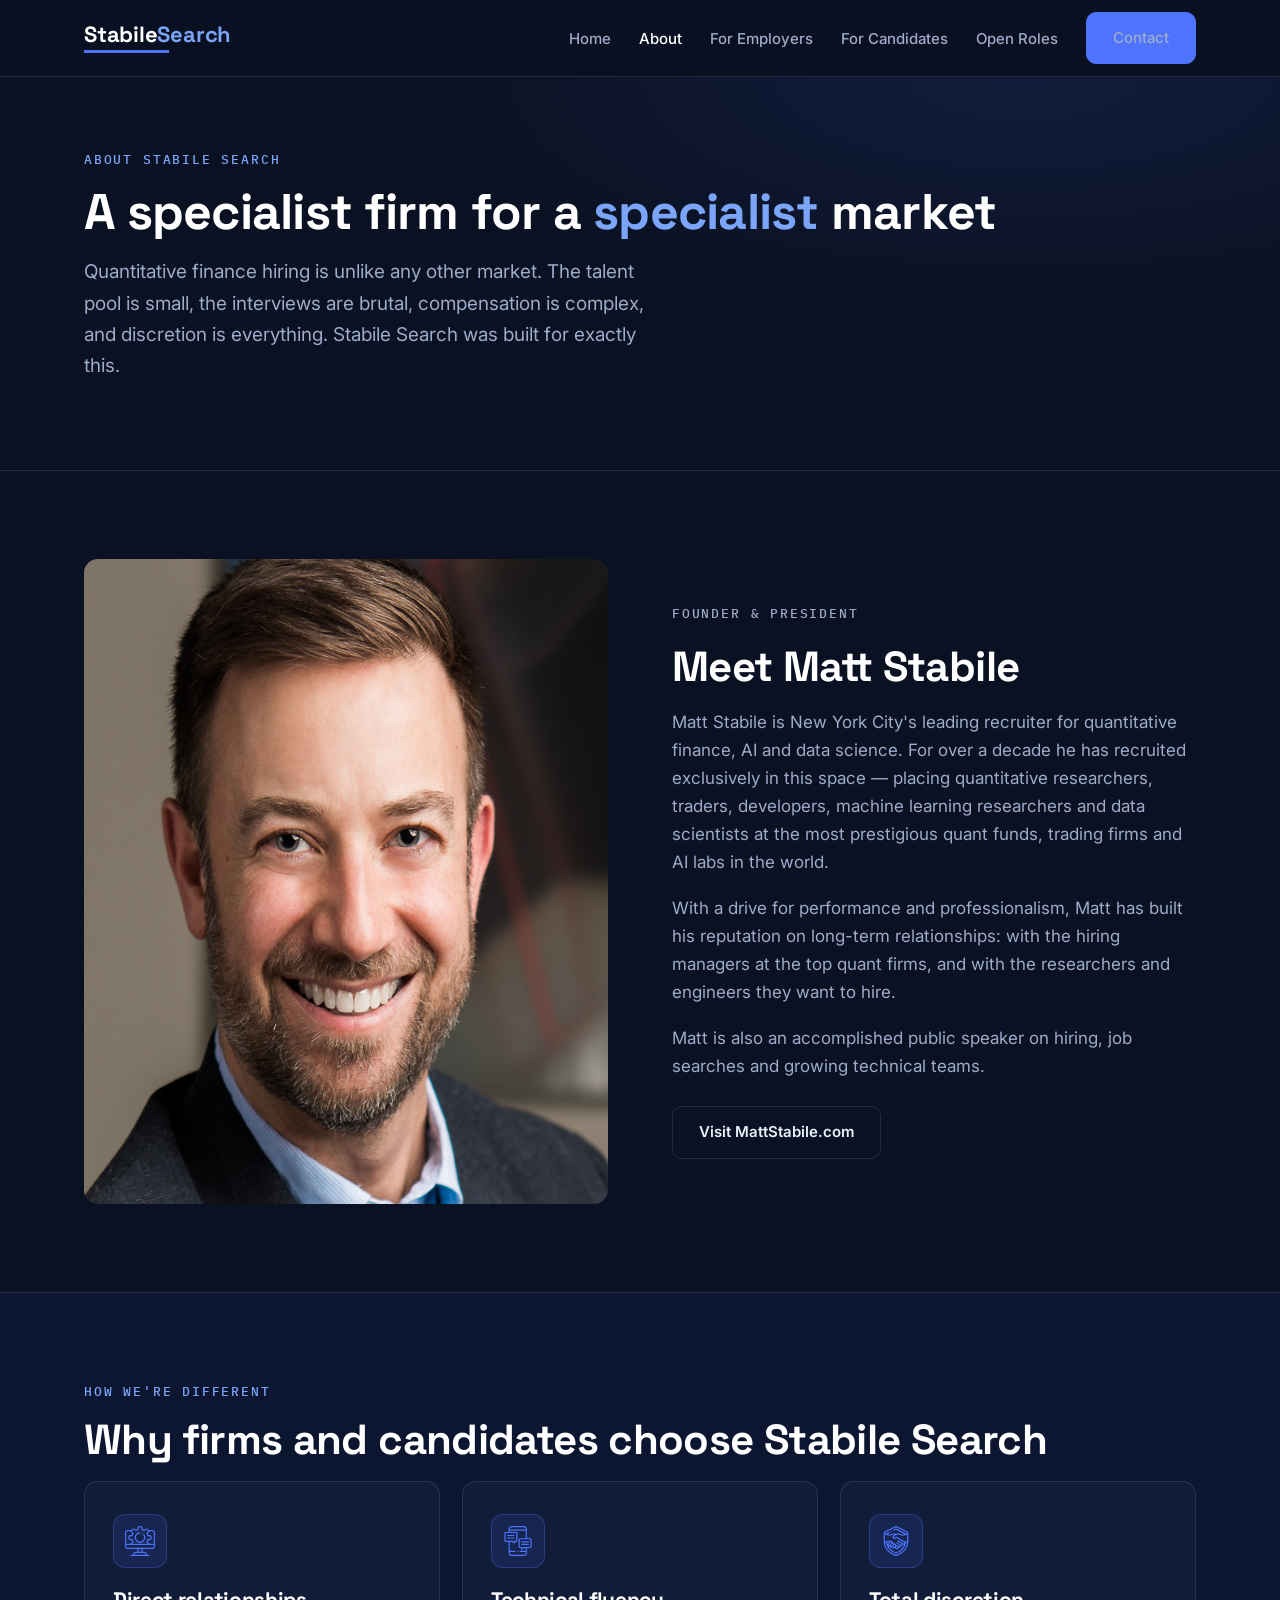
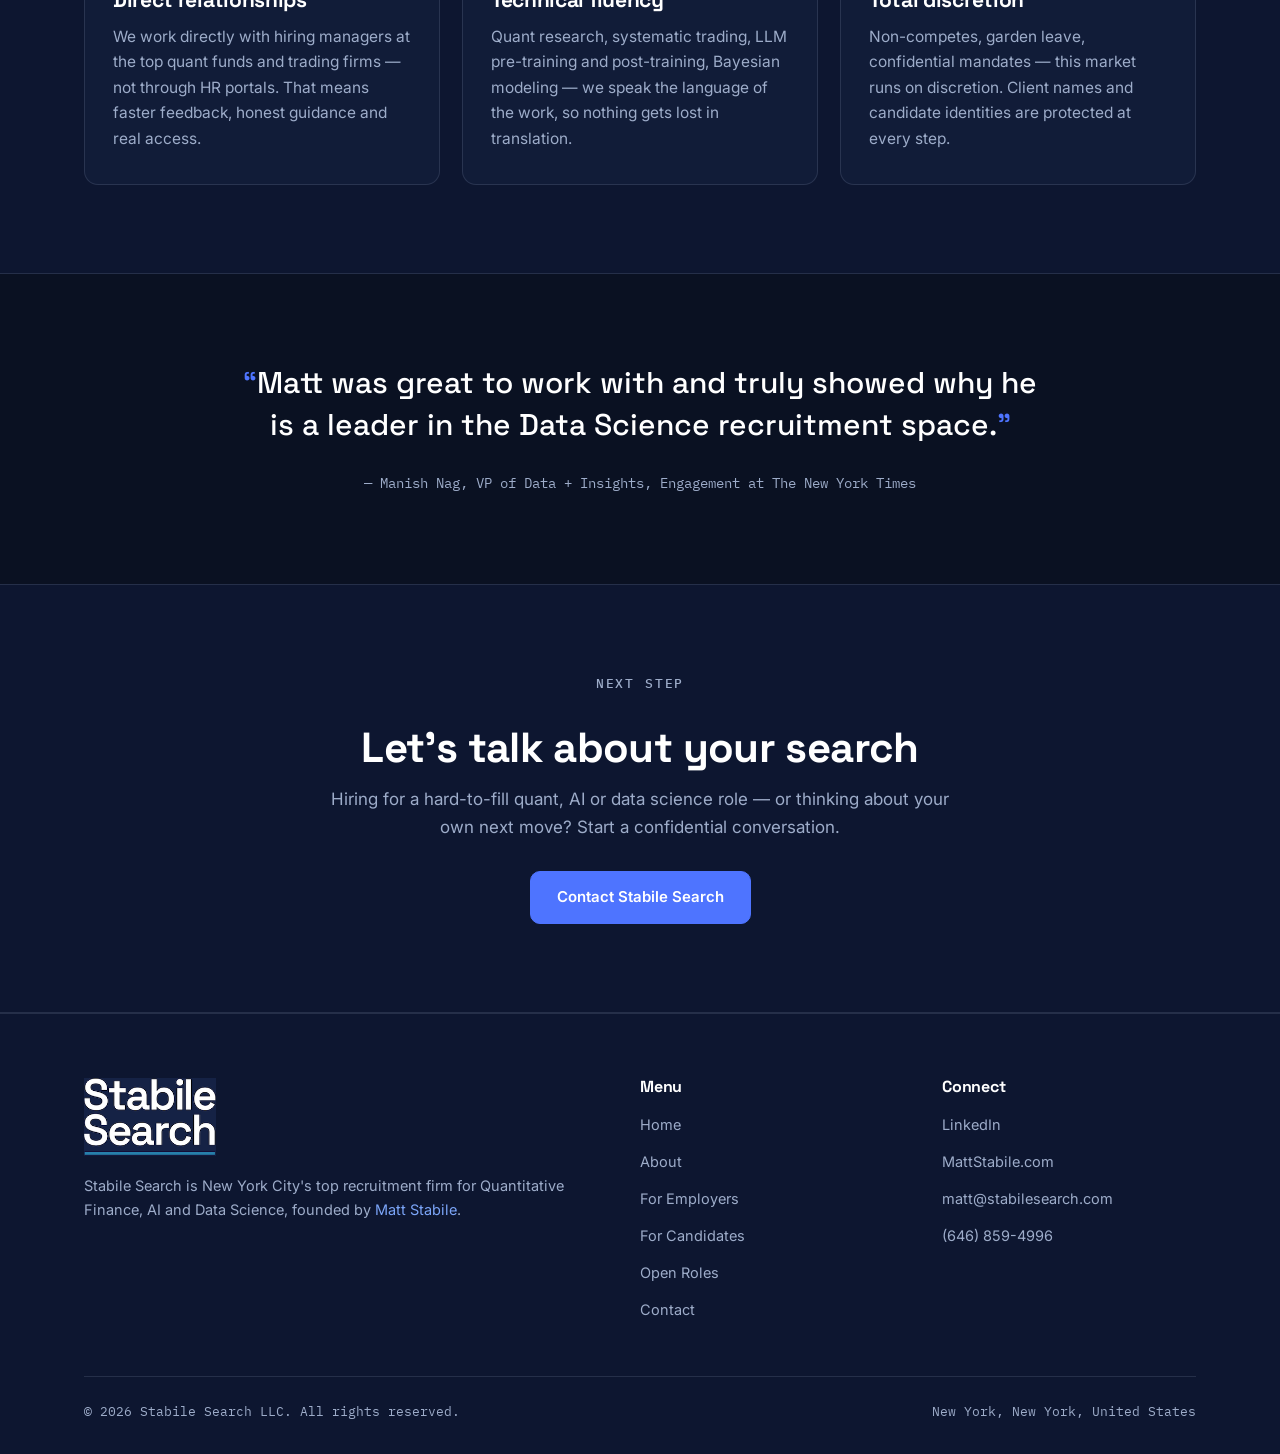
==== about.html @ a74889f3 "Add files via upload" ====
<!DOCTYPE html>
<html lang="en">
<head>
  <meta charset="UTF-8">
  <meta name="viewport" content="width=device-width, initial-scale=1">
  <title>About | Stabile Search — Founded by Matt Stabile, NYC Quant Recruiter</title>
  <meta name="description" content="Stabile Search was founded by Matt Stabile, New York City's leading quant finance recruiter, with over a decade of placements across quantitative finance, AI and data science.">
  <link rel="canonical" href="https://www.stabilesearch.com/about.html">
  <link rel="icon" type="image/svg+xml" href="/images/favicon.svg">
  <link rel="preconnect" href="https://fonts.googleapis.com">
  <link rel="preconnect" href="https://fonts.gstatic.com" crossorigin>
  <link href="https://fonts.googleapis.com/css2?family=Space+Grotesk:wght@400;500;600;700&family=Inter:wght@400;500;600&family=IBM+Plex+Mono:wght@400;500;600&display=swap" rel="stylesheet">
  <link rel="stylesheet" href="/css/styles.css">
</head>
<body>

  <header class="site-header">
    <div class="wrap nav">
      <a class="brand" href="/">Stabile<span class="b2">Search</span></a>
      <button class="nav-toggle" aria-label="Open menu" onclick="document.querySelector('.nav-links').classList.toggle('open')">☰</button>
      <ul class="nav-links">
        <li><a href="/">Home</a></li>
        <li><a href="/about.html" aria-current="page">About</a></li>
        <li><a href="/employers.html">For Employers</a></li>
        <li><a href="/candidates.html">For Candidates</a></li>
        <li><a href="/jobs.html">Open Roles</a></li>
        <li><a class="btn btn-solid" href="/contact.html">Contact</a></li>
      </ul>
    </div>
  </header>

  <main>

    <section class="page-hero">
      <div class="wrap">
        <p class="eyebrow">About Stabile Search</p>
        <h1>A specialist firm for a <span class="hl">specialist</span> market</h1>
        <p class="lede">Quantitative finance hiring is unlike any other market. The talent pool is small, the interviews are brutal, compensation is complex, and discretion is everything. Stabile Search was built for exactly this.</p>
      </div>
    </section>

    <section class="section">
      <div class="wrap split">
        <div class="split-media">
          <img src="/images/matt-stabile-headshot.jpg" alt="Matt Stabile, Founder and President of Stabile Search" width="645" height="645">
        </div>
        <div>
          <p class="eyebrow">Founder &amp; President</p>
          <h2 class="section-title">Meet Matt Stabile</h2>
          <p>Matt Stabile is New York City's leading recruiter for quantitative finance, AI and data science. For over a decade he has recruited exclusively in this space — placing quantitative researchers, traders, developers, machine learning researchers and data scientists at the most prestigious quant funds, trading firms and AI labs in the world.</p>
          <p>With a drive for performance and professionalism, Matt has built his reputation on long-term relationships: with the hiring managers at the top quant firms, and with the researchers and engineers they want to hire.</p>
          <p>Matt is also an accomplished public speaker on hiring, job searches and growing technical teams.</p>
          <a class="btn" href="https://www.mattstabile.com/" target="_blank" rel="noopener">Visit MattStabile.com</a>
        </div>
      </div>
    </section>

    <section class="section section-deep">
      <div class="wrap">
        <p class="eyebrow">How we're different</p>
        <h2 class="section-title">Why firms and candidates choose Stabile Search</h2>
        <div class="cards">
          <article class="card">
            <div class="icon"><img src="/images/icon-people.svg" alt="" aria-hidden="true"></div>
            <h3>Direct relationships</h3>
            <p>We work directly with hiring managers at the top quant funds and trading firms — not through HR portals. That means faster feedback, honest guidance and real access.</p>
          </article>
          <article class="card">
            <div class="icon"><img src="/images/icon-checklist.svg" alt="" aria-hidden="true"></div>
            <h3>Technical fluency</h3>
            <p>Quant research, systematic trading, LLM pre-training and post-training, Bayesian modeling — we speak the language of the work, so nothing gets lost in translation.</p>
          </article>
          <article class="card">
            <div class="icon"><img src="/images/icon-shield.svg" alt="" aria-hidden="true"></div>
            <h3>Total discretion</h3>
            <p>Non-competes, garden leave, confidential mandates — this market runs on discretion. Client names and candidate identities are protected at every step.</p>
          </article>
        </div>
      </div>
    </section>

    <section class="section">
      <div class="wrap quote">
        <blockquote>Matt was great to work with and truly showed why he is a leader in the Data Science recruitment space.</blockquote>
        <cite>— Manish Nag, VP of Data + Insights, Engagement at The New York Times</cite>
      </div>
    </section>

    <section class="section section-deep cta-band">
      <div class="wrap">
        <p class="eyebrow" style="display:block;">Next step</p>
        <h2 class="section-title">Let's talk about your search</h2>
        <p>Hiring for a hard-to-fill quant, AI or data science role — or thinking about your own next move? Start a confidential conversation.</p>
        <a class="btn btn-solid" href="/contact.html">Contact Stabile Search</a>
      </div>
    </section>

  </main>

  <footer class="site-footer">
    <div class="wrap">
      <div class="footer-grid">
        <div>
          <img class="footer-logo" src="/images/stabile-search-logo.png" alt="Stabile Search logo" width="132">
          <p>Stabile Search is New York City's top recruitment firm for Quantitative Finance, AI and Data Science, founded by <a href="https://www.mattstabile.com/">Matt Stabile</a>.</p>
        </div>
        <div>
          <h4>Menu</h4>
          <ul>
            <li><a href="/">Home</a></li>
            <li><a href="/about.html">About</a></li>
            <li><a href="/employers.html">For Employers</a></li>
            <li><a href="/candidates.html">For Candidates</a></li>
            <li><a href="/jobs.html">Open Roles</a></li>
            <li><a href="/contact.html">Contact</a></li>
          </ul>
        </div>
        <div>
          <h4>Connect</h4>
          <ul>
            <li><a href="https://www.linkedin.com/in/mattstabile/" rel="me">LinkedIn</a></li>
            <li><a href="https://www.mattstabile.com/">MattStabile.com</a></li>
            <li><a href="mailto:matt@stabilesearch.com">matt@stabilesearch.com</a></li>
            <li><a href="tel:+16468594996">(646) 859-4996</a></li>
          </ul>
        </div>
      </div>
      <div class="footer-bottom">
        <span>© 2026 Stabile Search LLC. All rights reserved.</span>
        <span>New York, New York, United States</span>
      </div>
    </div>
  </footer>

</body>
</html>
---- css/styles.css ----
/* ============================================================
   Stabile Search — stabilesearch.com
   Dark, technical aesthetic. Navy ink + electric blue.
   ============================================================ */

:root {
  --ink: #0a1122;          /* page background */
  --ink-2: #0d1630;        /* deeper section */
  --panel: #111c38;        /* card background */
  --panel-2: #16234a;      /* raised card */
  --navy: #1f2a44;         /* brand navy (logo) */
  --line: rgba(180, 196, 228, 0.14);
  --text: #e9effb;
  --muted: #9dacc9;
  --blue: #4e74ff;         /* primary accent */
  --blue-soft: #7ba5f8;    /* secondary accent */
  --light: #f3f7ff;        /* light panels / illo bg */
  --mono: "IBM Plex Mono", ui-monospace, monospace;
  --sans: "Inter", -apple-system, BlinkMacSystemFont, sans-serif;
  --display: "Space Grotesk", var(--sans);
  --wrap: 1160px;
  --radius: 14px;
}

* { margin: 0; padding: 0; box-sizing: border-box; }
html { scroll-behavior: smooth; }

body {
  font-family: var(--sans);
  font-size: 17px;
  line-height: 1.65;
  color: var(--text);
  background: var(--ink);
  -webkit-font-smoothing: antialiased;
}

img { max-width: 100%; display: block; }
a { color: var(--blue-soft); text-decoration: none; }
a:hover { color: #a8c4ff; }

h1, h2, h3, h4 { font-family: var(--display); line-height: 1.12; letter-spacing: -0.015em; }

.wrap { max-width: var(--wrap); margin: 0 auto; padding: 0 24px; }

/* ---------- header ---------- */
.site-header {
  position: sticky; top: 0; z-index: 50;
  background: rgba(10, 17, 34, 0.85);
  backdrop-filter: blur(12px);
  border-bottom: 1px solid var(--line);
}
.nav { display: flex; align-items: center; justify-content: space-between; height: 76px; }
.brand {
  font-family: var(--display); font-weight: 700; font-size: 22px;
  color: #fff; letter-spacing: -0.01em; line-height: 1.05;
  display: inline-block; position: relative; padding-bottom: 7px;
}
.brand .b2 { color: var(--blue-soft); }
.brand::after {
  content: ""; position: absolute; left: 0; bottom: 0;
  width: 58%; height: 3px; background: var(--blue);
}
.nav-links { display: flex; align-items: center; gap: 28px; list-style: none; }
.nav-links a { color: var(--muted); font-size: 15px; font-weight: 500; }
.nav-links a:hover, .nav-links a[aria-current="page"] { color: #fff; }
.nav-toggle {
  display: none; background: none; border: 1px solid var(--line);
  border-radius: 8px; color: var(--text); font-size: 20px;
  padding: 4px 12px; cursor: pointer;
}

/* ---------- buttons ---------- */
.btn {
  display: inline-block; padding: 13px 26px; border-radius: 10px;
  border: 1px solid var(--line); color: var(--text);
  font-weight: 600; font-size: 15px; font-family: var(--sans);
  transition: all 0.18s ease; cursor: pointer; background: transparent;
}
.btn:hover { border-color: var(--blue-soft); color: #fff; transform: translateY(-1px); }
.btn-solid { background: var(--blue); border-color: var(--blue); color: #fff; }
.btn-solid:hover { background: #3d63f0; color: #fff; }
.btn-light { background: #fff; border-color: #fff; color: var(--ink); }
.btn-light:hover { background: var(--light); color: var(--ink); }

/* ---------- type helpers ---------- */
.eyebrow {
  font-family: var(--mono); font-size: 13px; font-weight: 500;
  letter-spacing: 0.14em; text-transform: uppercase; color: var(--blue-soft);
  margin-bottom: 14px;
}
.section-title { font-size: clamp(28px, 4vw, 42px); font-weight: 700; margin-bottom: 18px; color: #fff; }
.section-intro { color: var(--muted); max-width: 720px; margin-bottom: 40px; }
.hl { color: var(--blue-soft); }

/* ---------- hero ---------- */
.hero { position: relative; padding: 90px 0 70px; overflow: hidden; }
.hero::before {
  content: ""; position: absolute; inset: 0;
  background:
    radial-gradient(ellipse 60% 50% at 75% 20%, rgba(78, 116, 255, 0.14), transparent),
    linear-gradient(rgba(180, 196, 228, 0.05) 1px, transparent 1px),
    linear-gradient(90deg, rgba(180, 196, 228, 0.05) 1px, transparent 1px);
  background-size: 100% 100%, 48px 48px, 48px 48px;
  pointer-events: none;
}
.hero-grid {
  position: relative; display: grid; grid-template-columns: 1.15fr 0.85fr;
  gap: 56px; align-items: center;
}
.hero h1 { font-size: clamp(36px, 5.2vw, 58px); font-weight: 700; color: #fff; margin-bottom: 22px; }
.lede { font-size: 19px; color: var(--muted); margin-bottom: 32px; max-width: 560px; }
.lede strong { color: var(--text); }
.hero-ctas { display: flex; gap: 14px; flex-wrap: wrap; }
.hero-media { position: relative; }
.hero-media img { width: 100%; border-radius: var(--radius); }
.hero-panel {
  background: var(--light); border-radius: var(--radius);
  padding: 26px; box-shadow: 0 30px 80px rgba(0, 0, 0, 0.45);
}

/* ticker strip */
.ticker {
  border-top: 1px solid var(--line); border-bottom: 1px solid var(--line);
  background: var(--ink-2); padding: 14px 0; overflow: hidden;
}
.ticker-inner {
  display: flex; gap: 48px; white-space: nowrap;
  font-family: var(--mono); font-size: 13px; color: var(--muted);
  animation: tick 40s linear infinite;
}
.ticker-inner span b { color: var(--blue-soft); font-weight: 500; }
@keyframes tick { from { transform: translateX(0); } to { transform: translateX(-50%); } }

/* ---------- sections ---------- */
.section { padding: 88px 0; }
.section-deep { background: var(--ink-2); border-top: 1px solid var(--line); border-bottom: 1px solid var(--line); }
.section-light { background: var(--light); color: var(--ink); }
.section-light .section-title { color: var(--ink); }
.section-light .section-intro, .section-light p { color: #43506b; }
.section-light .eyebrow { color: var(--blue); }

/* ---------- cards ---------- */
.cards { display: grid; grid-template-columns: repeat(3, 1fr); gap: 22px; }
.card {
  background: var(--panel); border: 1px solid var(--line);
  border-radius: var(--radius); padding: 32px 28px;
  transition: transform 0.18s ease, border-color 0.18s ease;
}
.card:hover { transform: translateY(-4px); border-color: rgba(123, 165, 248, 0.45); }
.card .icon {
  width: 54px; height: 54px; border-radius: 12px;
  background: rgba(78, 116, 255, 0.12); border: 1px solid rgba(78, 116, 255, 0.3);
  display: flex; align-items: center; justify-content: center; margin-bottom: 20px;
}
.card .icon img { width: 30px; height: 30px; }
.card h3 { font-size: 21px; color: #fff; margin-bottom: 12px; }
.card p { color: var(--muted); font-size: 15.5px; }
.card .roles { margin-top: 16px; display: flex; flex-wrap: wrap; gap: 8px; }

.tag {
  font-family: var(--mono); font-size: 12px; color: var(--blue-soft);
  background: rgba(78, 116, 255, 0.1); border: 1px solid rgba(78, 116, 255, 0.25);
  padding: 4px 10px; border-radius: 999px; white-space: nowrap;
}

/* ---------- stats ---------- */
.stats { display: grid; grid-template-columns: repeat(3, 1fr); gap: 22px; text-align: center; }
.stat { padding: 34px 20px; border: 1px solid var(--line); border-radius: var(--radius); background: var(--panel); }
.stat .num { font-family: var(--display); font-size: 44px; font-weight: 700; color: var(--blue-soft); line-height: 1; }
.stat .label { font-family: var(--mono); font-size: 13px; color: var(--muted); margin-top: 12px; letter-spacing: 0.08em; text-transform: uppercase; }

/* ---------- split ---------- */
.split { display: grid; grid-template-columns: 1fr 1fr; gap: 64px; align-items: center; }
.split.reverse .split-media { order: 2; }
.split-media img { border-radius: var(--radius); width: 100%; }
.split-media.framed { background: var(--light); border-radius: var(--radius); padding: 28px; }
.split p { color: var(--muted); margin-bottom: 18px; }
.split .btn { margin-top: 8px; }

/* ---------- quote ---------- */
.quote { text-align: center; max-width: 860px; margin: 0 auto; }
.quote blockquote {
  font-family: var(--display); font-size: clamp(22px, 3vw, 30px);
  font-weight: 500; color: #fff; line-height: 1.4; margin-bottom: 22px;
}
.quote blockquote::before { content: "“"; color: var(--blue); }
.quote blockquote::after { content: "”"; color: var(--blue); }
.quote cite { font-style: normal; font-family: var(--mono); font-size: 14px; color: var(--muted); }

/* ---------- process steps ---------- */
.steps { display: grid; grid-template-columns: repeat(4, 1fr); gap: 20px; counter-reset: step; }
.step { background: var(--panel); border: 1px solid var(--line); border-radius: var(--radius); padding: 28px 24px; position: relative; }
.step .n { font-family: var(--mono); font-size: 13px; color: var(--blue-soft); letter-spacing: 0.1em; margin-bottom: 14px; display: block; }
.step h3 { font-size: 18px; color: #fff; margin-bottom: 10px; }
.step p { font-size: 14.5px; color: var(--muted); }

/* ---------- checklist ---------- */
.checklist { list-style: none; margin: 22px 0; }
.checklist li { padding-left: 32px; position: relative; margin-bottom: 14px; color: var(--muted); }
.checklist li strong { color: var(--text); }
.checklist li::before {
  content: "▸"; position: absolute; left: 6px; color: var(--blue);
  font-size: 15px;
}

/* ---------- CTA band ---------- */
.cta-band { text-align: center; }
.cta-band .section-title { margin-bottom: 14px; }
.cta-band p { color: var(--muted); max-width: 620px; margin: 0 auto 30px; }

/* ---------- job board ---------- */
.board-tools {
  display: flex; gap: 14px; flex-wrap: wrap; align-items: center;
  margin-bottom: 28px;
}
.board-tools input[type="search"], .board-tools select {
  background: var(--panel); border: 1px solid var(--line); color: var(--text);
  border-radius: 10px; padding: 12px 16px; font-size: 15px; font-family: var(--sans);
  min-width: 220px;
}
.board-tools input[type="search"]:focus, .board-tools select:focus { outline: 2px solid rgba(78, 116, 255, 0.5); border-color: var(--blue); }
.board-meta { font-family: var(--mono); font-size: 13px; color: var(--muted); margin-left: auto; }

.job-list { display: grid; gap: 16px; }
.job-card {
  display: grid; grid-template-columns: 1fr auto; gap: 20px;
  background: var(--panel); border: 1px solid var(--line);
  border-radius: var(--radius); padding: 26px 28px;
  transition: border-color 0.18s ease, transform 0.18s ease;
}
.job-card:hover { border-color: rgba(123, 165, 248, 0.45); transform: translateY(-2px); }
.job-card h3 { font-size: 20px; color: #fff; margin-bottom: 10px; }
.job-facts { display: flex; flex-wrap: wrap; gap: 10px; margin-bottom: 12px; }
.job-fact {
  font-family: var(--mono); font-size: 12.5px; color: var(--muted);
  border: 1px solid var(--line); border-radius: 999px; padding: 4px 12px;
}
.job-fact.comp { color: var(--blue-soft); border-color: rgba(78, 116, 255, 0.35); background: rgba(78, 116, 255, 0.08); }
.job-card .desc { color: var(--muted); font-size: 15px; max-width: 760px; }
.job-side { display: flex; flex-direction: column; align-items: flex-end; justify-content: space-between; gap: 14px; }
.job-date { font-family: var(--mono); font-size: 12.5px; color: var(--muted); white-space: nowrap; }
.job-empty, .job-loading {
  text-align: center; padding: 60px 20px; color: var(--muted);
  border: 1px dashed var(--line); border-radius: var(--radius);
}
.skeleton {
  height: 140px; border-radius: var(--radius);
  background: linear-gradient(100deg, var(--panel) 40%, var(--panel-2) 50%, var(--panel) 60%);
  background-size: 200% 100%; animation: shimmer 1.4s infinite;
}
@keyframes shimmer { to { background-position: -200% 0; } }

/* featured jobs (home) */
.featured-jobs { display: grid; grid-template-columns: repeat(3, 1fr); gap: 22px; }
.featured-jobs .job-card { grid-template-columns: 1fr; padding: 26px; }
.featured-jobs .job-side { flex-direction: row; align-items: center; justify-content: space-between; margin-top: 6px; }

/* ---------- forms ---------- */
.form-grid { display: grid; grid-template-columns: 1fr 1fr; gap: 18px; }
.form-grid .full { grid-column: 1 / -1; }
label { display: block; font-size: 14px; font-weight: 600; color: var(--text); margin-bottom: 8px; }
input[type="text"], input[type="email"], input[type="tel"], select, textarea {
  width: 100%; background: var(--panel); border: 1px solid var(--line);
  border-radius: 10px; padding: 13px 16px; font-size: 15px;
  color: var(--text); font-family: var(--sans);
}
input:focus, select:focus, textarea:focus { outline: 2px solid rgba(78, 116, 255, 0.5); border-color: var(--blue); }
textarea { min-height: 150px; resize: vertical; }
.form-note { font-size: 13.5px; color: var(--muted); margin-top: 14px; }

.contact-grid { display: grid; grid-template-columns: 1fr 1.4fr; gap: 60px; align-items: start; }
.contact-info h3 { color: #fff; font-size: 19px; margin: 26px 0 8px; }
.contact-info p, .contact-info a { color: var(--muted); }
.contact-info a:hover { color: var(--blue-soft); }

/* ---------- page hero (interior) ---------- */
.page-hero { padding: 72px 0 56px; border-bottom: 1px solid var(--line); position: relative; overflow: hidden; }
.page-hero::before {
  content: ""; position: absolute; inset: 0;
  background: radial-gradient(ellipse 50% 60% at 80% 0%, rgba(78, 116, 255, 0.12), transparent);
  pointer-events: none;
}
.page-hero h1 { font-size: clamp(32px, 4.6vw, 50px); color: #fff; margin-bottom: 16px; position: relative; }
.page-hero .lede { position: relative; }

/* ---------- footer ---------- */
.site-footer { border-top: 1px solid var(--line); background: var(--ink-2); padding: 64px 0 32px; }
.footer-grid { display: grid; grid-template-columns: 2fr 1fr 1fr; gap: 48px; margin-bottom: 44px; }
.site-footer h4 { color: #fff; font-size: 16px; margin-bottom: 14px; }
.site-footer p { color: var(--muted); font-size: 14.5px; }
.site-footer ul { list-style: none; }
.site-footer li { margin-bottom: 9px; }
.site-footer li a { color: var(--muted); font-size: 14.5px; }
.site-footer li a:hover { color: var(--blue-soft); }
.footer-logo { width: 132px; margin-bottom: 18px; }
.footer-bottom {
  border-top: 1px solid var(--line); padding-top: 24px;
  display: flex; justify-content: space-between; flex-wrap: wrap; gap: 10px;
  font-family: var(--mono); font-size: 12.5px; color: var(--muted);
}

/* ---------- responsive ---------- */
@media (max-width: 940px) {
  .hero-grid, .split, .contact-grid { grid-template-columns: 1fr; gap: 40px; }
  .split.reverse .split-media { order: 0; }
  .cards, .stats, .featured-jobs { grid-template-columns: 1fr; }
  .steps { grid-template-columns: 1fr 1fr; }
  .footer-grid { grid-template-columns: 1fr; gap: 32px; }
  .nav-toggle { display: block; }
  .nav-links {
    display: none; position: absolute; top: 76px; left: 0; right: 0;
    background: var(--ink-2); border-bottom: 1px solid var(--line);
    flex-direction: column; padding: 20px 24px; gap: 16px; align-items: flex-start;
  }
  .nav-links.open { display: flex; }
  .job-card { grid-template-columns: 1fr; }
  .job-side { flex-direction: row; align-items: center; justify-content: space-between; }
}
@media (max-width: 560px) {
  .steps, .form-grid { grid-template-columns: 1fr; }
  .board-meta { margin-left: 0; }
}
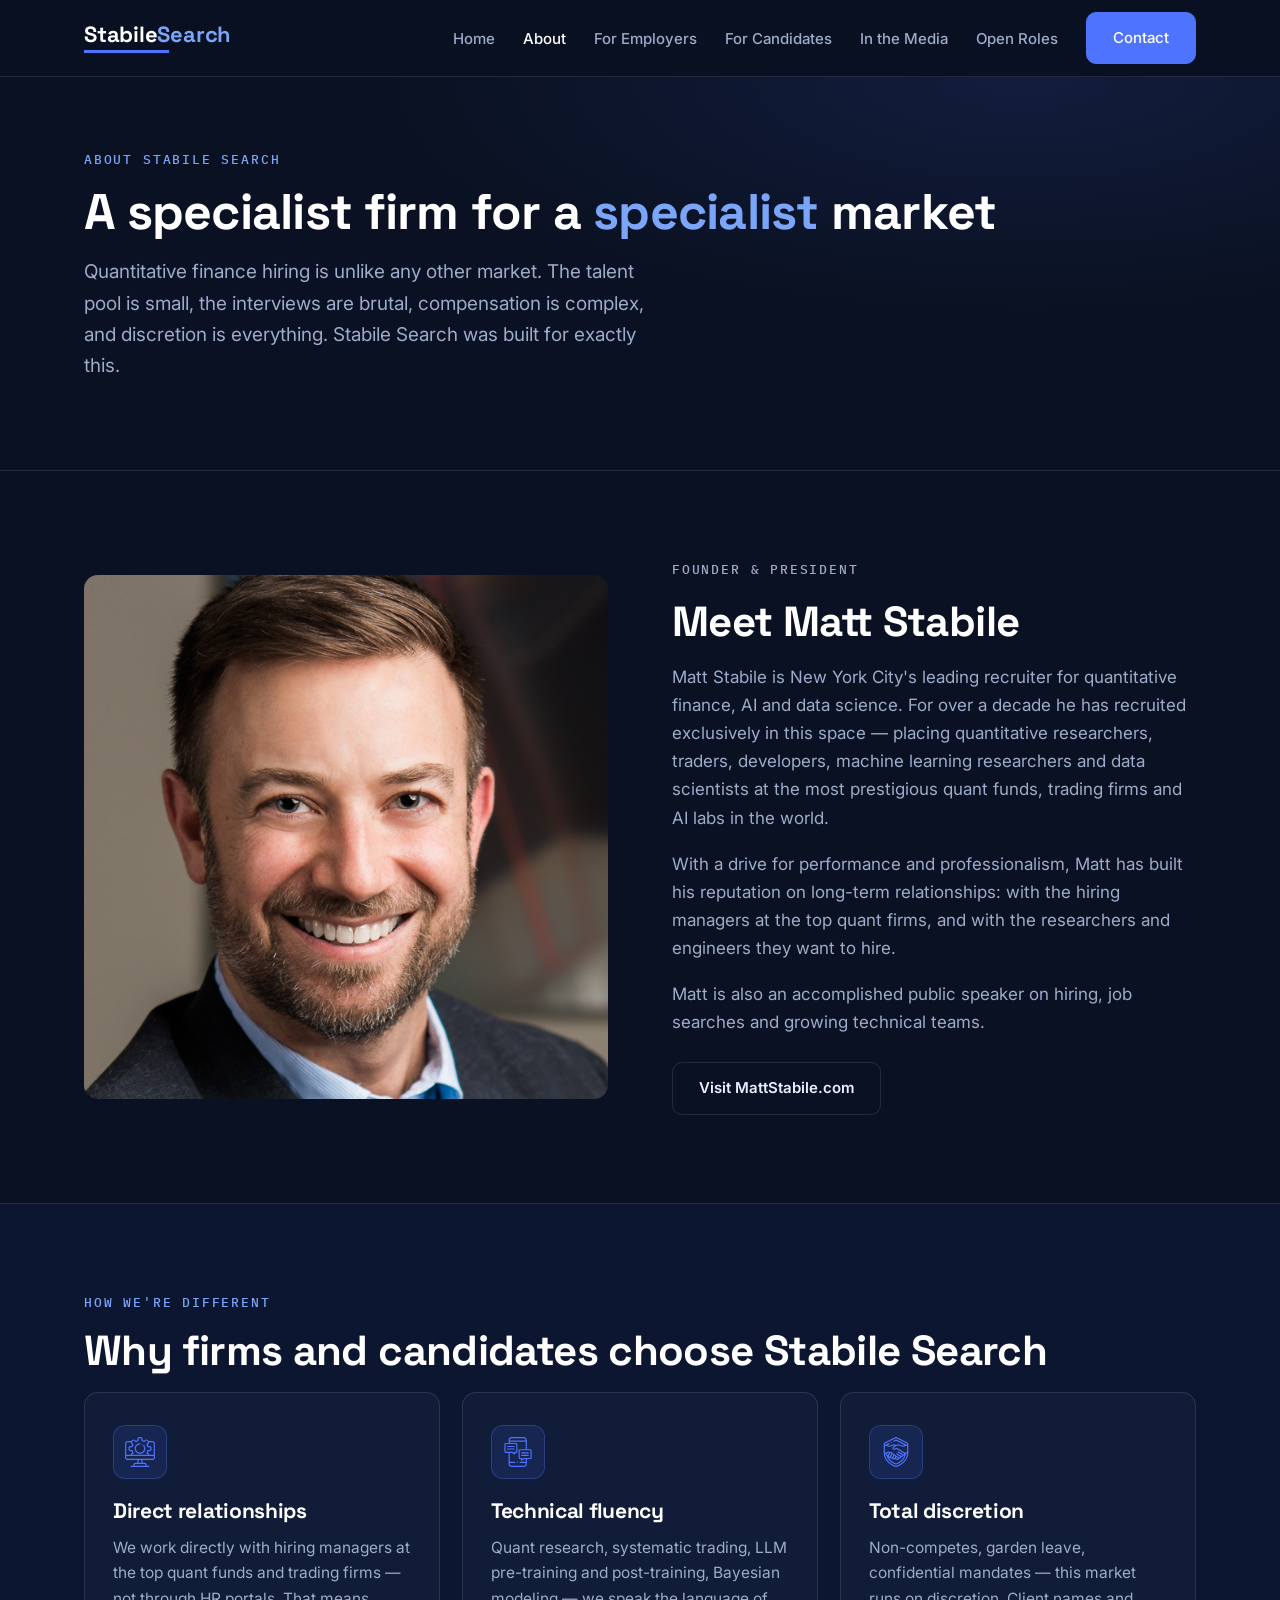
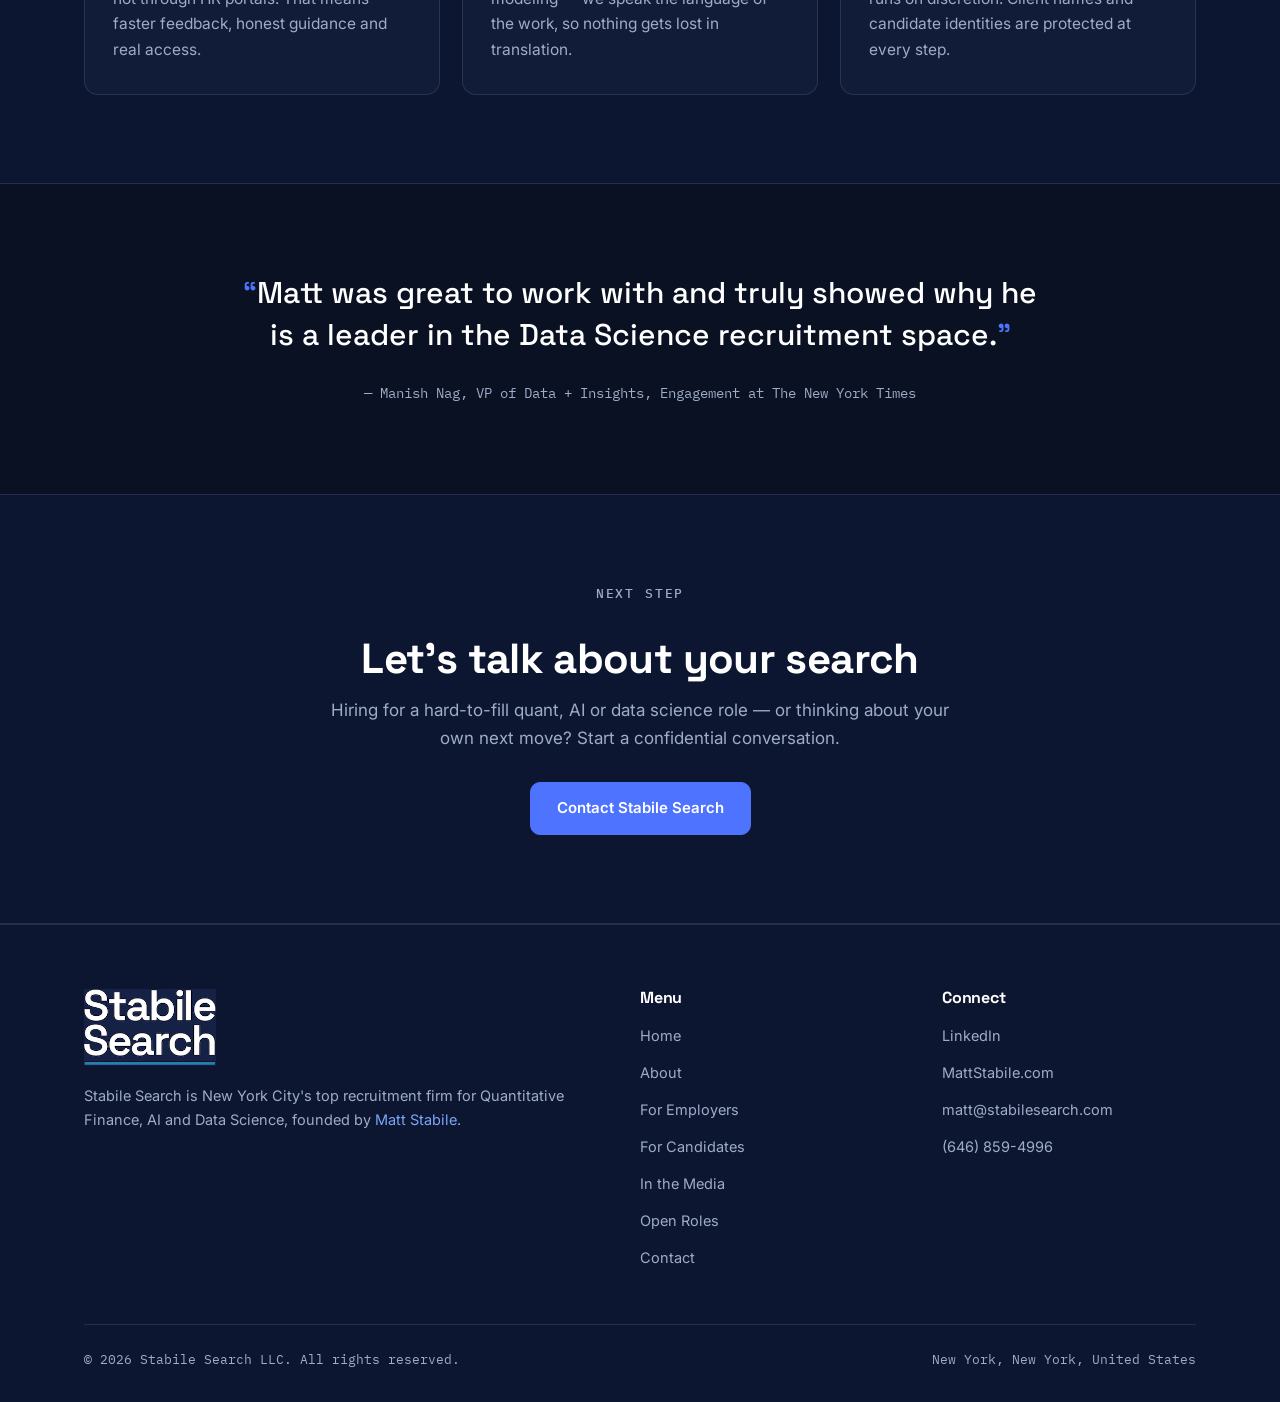
==== commit 554385b2: "Add "In the Media" nav/footer link (home, about, employers, candidates)" ====
--- a/about.html
+++ b/about.html
@@ -23,6 +23,7 @@
         <li><a href="/about.html" aria-current="page">About</a></li>
         <li><a href="/employers.html">For Employers</a></li>
         <li><a href="/candidates.html">For Candidates</a></li>
+        <li><a href="/media.html">In the Media</a></li>
         <li><a href="/jobs.html">Open Roles</a></li>
         <li><a class="btn btn-solid" href="/contact.html">Contact</a></li>
       </ul>
@@ -111,6 +112,7 @@
             <li><a href="/about.html">About</a></li>
             <li><a href="/employers.html">For Employers</a></li>
             <li><a href="/candidates.html">For Candidates</a></li>
+            <li><a href="/media.html">In the Media</a></li>
             <li><a href="/jobs.html">Open Roles</a></li>
             <li><a href="/contact.html">Contact</a></li>
           </ul>
--- a/css/styles.css
+++ b/css/styles.css
@@ -77,7 +77,7 @@
   transition: all 0.18s ease; cursor: pointer; background: transparent;
 }
 .btn:hover { border-color: var(--blue-soft); color: #fff; transform: translateY(-1px); }
-.btn-solid { background: var(--blue); border-color: var(--blue); color: #fff; }
+.btn.btn-solid { background: var(--blue); border-color: var(--blue); color: #fff; }
 .btn-solid:hover { background: #3d63f0; color: #fff; }
 .btn-light { background: #fff; border-color: #fff; color: var(--ink); }
 .btn-light:hover { background: var(--light); color: var(--ink); }
@@ -172,10 +172,15 @@
 /* ---------- split ---------- */
 .split { display: grid; grid-template-columns: 1fr 1fr; gap: 64px; align-items: center; }
 .split.reverse .split-media { order: 2; }
-.split-media img { border-radius: var(--radius); width: 100%; }
+.split-media img { border-radius: var(--radius); width: 100%; height: auto; object-fit: cover; }
 .split-media.framed { background: var(--light); border-radius: var(--radius); padding: 28px; }
 .split p { color: var(--muted); margin-bottom: 18px; }
 .split .btn { margin-top: 8px; }
+
+/* founder split (home — "Meet Matt Stabile") */
+.founder-split { grid-template-columns: 0.74fr 1fr; gap: 56px; }
+.founder-split .split-media img { max-width: 449px; margin: 0 auto; border-radius: 16px; }
+.founder-split .section-title { font-size: clamp(32px, 5vw, 57px); }
 
 /* ---------- quote ---------- */
 .quote { text-align: center; max-width: 860px; margin: 0 auto; }
@@ -302,6 +307,7 @@
 /* ---------- responsive ---------- */
 @media (max-width: 940px) {
   .hero-grid, .split, .contact-grid { grid-template-columns: 1fr; gap: 40px; }
+  .founder-split { grid-template-columns: 1fr; gap: 40px; }
   .split.reverse .split-media { order: 0; }
   .cards, .stats, .featured-jobs { grid-template-columns: 1fr; }
   .steps { grid-template-columns: 1fr 1fr; }
